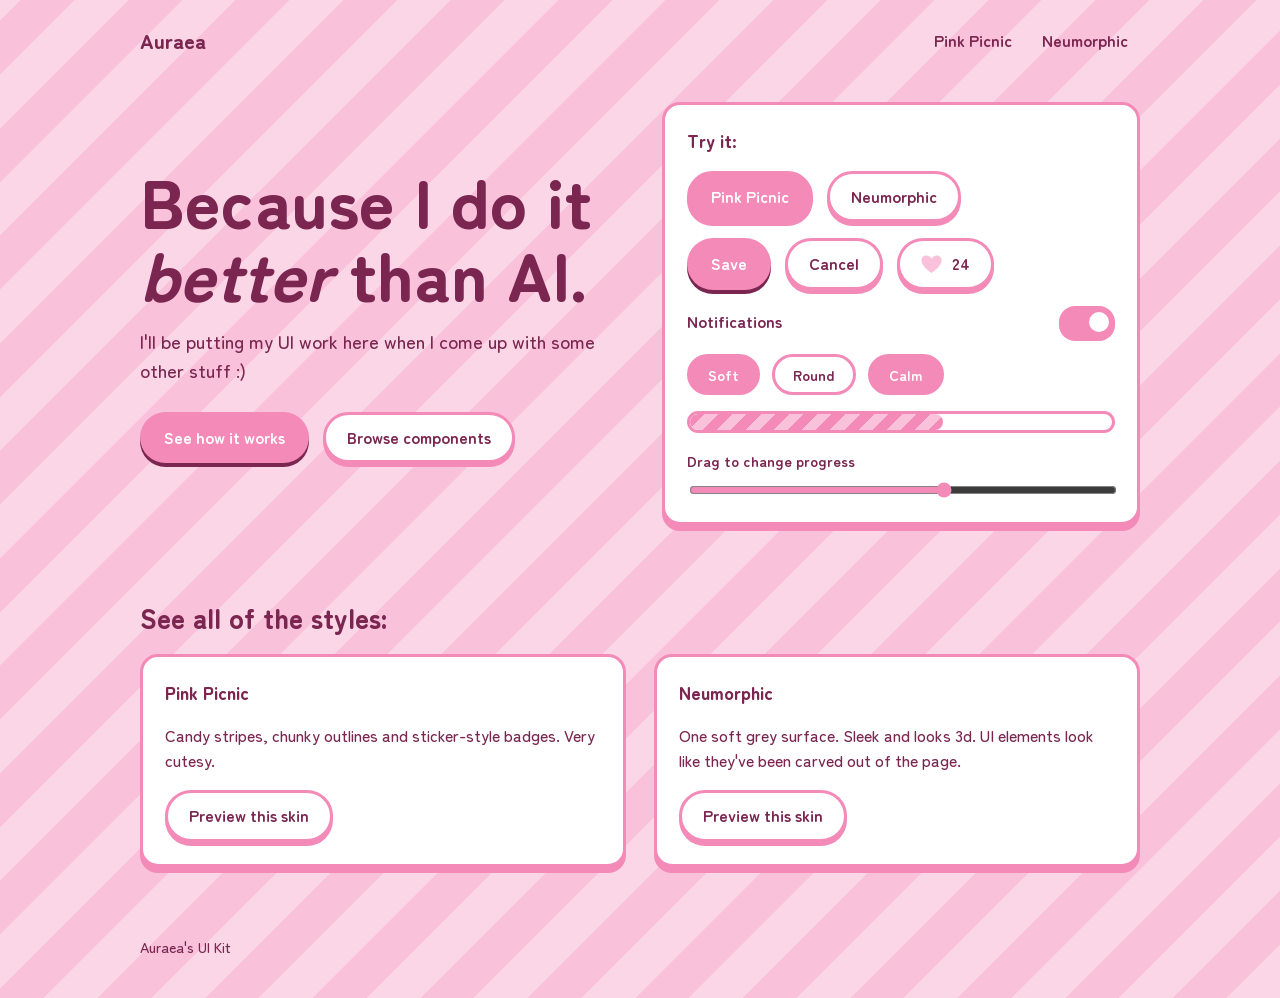
==== index.html @ 9da2836d "initial commit" ====
<!DOCTYPE html>
<html lang="en" data-skin="pico">
<head>
<meta charset="utf-8">
<meta name="viewport" content="width=device-width, initial-scale=1, viewport-fit=cover">
<title>UI Kits</title>
<link href="https://fonts.googleapis.com/css2?family=Zen+Maru+Gothic:wght@500;700;900&display=swap" rel="stylesheet">
<style>
:root{--heart:url("data:image/svg+xml,%3Csvg xmlns='http://www.w3.org/2000/svg' viewBox='0 0 44 40'%3E%3Cpath d='M22 38C6 26 1 18 1 11 1 5 6 1 11 1c5 0 9 3 11 7 2-4 6-7 11-7 5 0 10 4 10 10 0 7-5 15-21 27z'/%3E%3C/svg%3E");
 box-sizing:border-box;padding-top:env(safe-area-inset-top,0px);padding-bottom:env(safe-area-inset-bottom,0px)}
html[data-skin=neu]{--n:#e4e8ef;--sd:#b9bec9;--sl:#fff;--ink:#4b5568;--ac:#7c8cff;--dp:#5163e6;--bg:var(--n)}
html[data-skin=pico]{--pink:#f38ab8;--lt:#f9c2da;--pbg:#fbd6e6;--cream:#fdeedd;--ink:#7a2650;--card:#fff;--dp:var(--ink);
 --bg:repeating-linear-gradient(-45deg,var(--pbg) 0 38px,var(--lt) 38px 76px) var(--pbg)}
@media (prefers-color-scheme:dark){
 html[data-skin=neu]:not([data-theme=light]){--n:#2a2f3a;--sd:#1c2029;--sl:#383f4d;--ink:#cdd4e6;--ac:#8f9cff;--dp:#6f7ff0}
 html[data-skin=pico]:not([data-theme=light]){--pink:#d0629a;--lt:#8e3d68;--pbg:#4a1c39;--cream:#f6e2d0;--ink:#ffd3e6;--card:#2b1022}}
html[data-theme=dark][data-skin=neu]{--n:#2a2f3a;--sd:#1c2029;--sl:#383f4d;--ink:#cdd4e6;--ac:#8f9cff;--dp:#6f7ff0}
html[data-theme=dark][data-skin=pico]{--pink:#d0629a;--lt:#8e3d68;--pbg:#4a1c39;--cream:#f6e2d0;--ink:#ffd3e6;--card:#2b1022}

*{box-sizing:border-box}
html{scroll-padding-top:env(safe-area-inset-top,0px);scroll-behavior:smooth}
body{margin:0;min-height:100vh;background:var(--bg);color:var(--ink);font:500 1rem/1.6 "Zen Maru Gothic","Hiragino Maru Gothic ProN",system-ui,sans-serif}
:focus-visible{outline:3px solid var(--dp);outline-offset:4px}
@media (prefers-reduced-motion:reduce){html{scroll-behavior:auto}*{transition:none!important;animation:none!important}}
.wrap{max-width:1040px;margin:0 auto;padding:0 20px 40px}
.top{display:flex;flex-wrap:wrap;justify-content:space-between;align-items:center;gap:8px 20px;padding:22px 0}
.brand{display:flex;align-items:center;gap:10px;font-weight:900;font-size:1.3rem;color:inherit;text-decoration:none}
.brand .ic{color:var(--pink,var(--ac))}
.top nav{display:flex;gap:6px}
.top nav a{color:inherit;font-weight:700;text-decoration:none;padding:6px 12px;border-radius:99px}
.top nav a:hover{text-decoration:underline;text-underline-offset:5px}
h1{margin:0 0 18px;font-weight:900;font-size:clamp(2.4rem,6.5vw,4.3rem);line-height:1.06;max-width:13ch}
h2{margin:0 0 20px;font-weight:900;font-size:1.7rem;line-height:1.2}
h3{margin:0;font-weight:900;font-size:1.1rem}
p{margin:0}
.lede{font-size:1.15rem;max-width:32em;margin-bottom:26px}
.hero{display:grid;grid-template-columns:repeat(auto-fit,minmax(min(340px,100%),1fr));gap:44px;align-items:center;padding:20px 0 56px}
section.blk{padding:20px 0 44px}
.cols{display:grid;grid-template-columns:repeat(auto-fit,minmax(min(300px,100%),1fr));gap:28px;align-items:start}
.row{display:flex;flex-wrap:wrap;gap:14px;align-items:center}
.panel{padding:22px;display:grid;gap:16px;align-content:start}
.sub{margin:-8px 0 20px;max-width:36em}

.ic{display:inline-block;width:1.3em;aspect-ratio:44/40;background:currentColor;-webkit-mask:var(--heart) center/contain no-repeat;mask:var(--heart) center/contain no-repeat}
.btn{font:inherit;font-weight:700;color:inherit;border:0;padding:13px 24px;cursor:pointer;text-decoration:none;display:inline-block;text-align:center;transition:box-shadow .15s,transform .1s,color .15s}
.like{display:inline-flex;align-items:center;gap:10px}
.like .ic{transition:transform .2s cubic-bezier(.3,1.6,.5,1)}
.like[aria-pressed=true] .ic{transform:scale(1.2)}
.sw{display:flex;justify-content:space-between;align-items:center;gap:12px;font-weight:700;cursor:pointer}
.sw input{appearance:none;-webkit-appearance:none;margin:0;width:56px;height:30px;border-radius:99px;position:relative;cursor:pointer}
.sw input::after{content:"";position:absolute;border-radius:50%;transition:transform .2s cubic-bezier(.3,1.4,.5,1),background .2s}
.chips{display:flex;flex-wrap:wrap;gap:12px}
.chip{position:relative}
.chip input{position:absolute;opacity:0;inset:0;margin:0;cursor:pointer}
.chip span,.pill{display:block;padding:6px 18px;border-radius:99px;font-weight:700;font-size:.9rem}
.chip input:focus-visible+span{outline:3px solid var(--dp);outline-offset:4px}
.pills{display:flex;flex-wrap:wrap;gap:14px;list-style:none;margin:0;padding:6px}
.bar{height:22px;border-radius:99px;overflow:hidden}
.bar i{display:block;height:100%;width:var(--v,60%);border-radius:99px;transition:width .25s}
.field{display:grid;gap:8px;font-weight:700;font-size:.9rem}
input[type=range]{width:100%;accent-color:var(--pink,var(--dp))}
pre{margin:0;padding:14px 16px;overflow-x:auto;font:500 .85rem/1.6 ui-monospace,SFMono-Regular,Menlo,monospace;border-radius:14px}
footer{padding-top:24px;font-size:.9rem}

html[data-skin=neu] .panel{background:var(--n);border-radius:24px;box-shadow:6px 6px 14px var(--sd),-6px -6px 14px var(--sl)}
html[data-skin=neu] .btn{background:var(--n);border-radius:16px;box-shadow:6px 6px 14px var(--sd),-6px -6px 14px var(--sl)}
html[data-skin=neu] .btn:active,html[data-skin=neu] .btn[aria-checked=true],html[data-skin=neu] .btn[aria-pressed=true]{box-shadow:inset 5px 5px 10px var(--sd),inset -5px -5px 10px var(--sl)}
html[data-skin=neu] .btn[aria-checked=true],html[data-skin=neu] .btn[aria-pressed=true]{color:var(--dp)}
html[data-skin=neu] .btn.main{background:var(--dp);color:#fff}
html[data-skin=neu] .like .ic{opacity:.4}
html[data-skin=neu] .like[aria-pressed=true] .ic{opacity:1}
html[data-skin=neu] .sw input{background:var(--n);box-shadow:inset 3px 3px 6px var(--sd),inset -3px -3px 6px var(--sl)}
html[data-skin=neu] .sw input::after{top:4px;left:4px;width:22px;height:22px;background:var(--n);box-shadow:2px 2px 4px var(--sd),-2px -2px 4px var(--sl)}
html[data-skin=neu] .sw input:checked::after{transform:translateX(26px);background:var(--ac)}
html[data-skin=neu] .chip span,html[data-skin=neu] .pill{background:var(--n);box-shadow:3px 3px 7px var(--sd),-3px -3px 7px var(--sl)}
html[data-skin=neu] .chip input:checked+span{box-shadow:inset 3px 3px 6px var(--sd),inset -3px -3px 6px var(--sl);color:var(--dp)}
html[data-skin=neu] .bar{height:18px;padding:3px;background:var(--n);box-shadow:inset 4px 4px 8px var(--sd),inset -4px -4px 8px var(--sl)}
html[data-skin=neu] .bar i{background:var(--ac)}
html[data-skin=neu] pre{box-shadow:inset 3px 3px 6px var(--sd),inset -3px -3px 6px var(--sl)}

html[data-skin=pico] .panel{background:var(--card);border:3px solid var(--pink);border-radius:18px;box-shadow:0 6px 0 var(--pink)}
html[data-skin=pico] .btn{background:var(--pink);color:#fff;border-radius:999px;box-shadow:0 4px 0 var(--ink)}
html[data-skin=pico] .btn.alt{background:var(--card);color:var(--ink);border:3px solid var(--pink);box-shadow:0 4px 0 var(--pink);padding:10px 21px}
html[data-skin=pico] .btn.alt[aria-checked=true]{background:var(--pink);color:#fff}
html[data-skin=pico] .btn:active{transform:translateY(3px);box-shadow:0 1px 0 var(--ink)}
html[data-skin=pico] .btn.alt:active{box-shadow:0 1px 0 var(--pink)}
html[data-skin=pico] .like .ic{color:var(--lt)}
html[data-skin=pico] .like[aria-pressed=true] .ic{color:var(--pink)}
html[data-skin=pico] .sw input{height:32px;border:3px solid var(--pink);background:var(--card);box-shadow:0 3px 0 var(--pink)}
html[data-skin=pico] .sw input::after{top:3px;left:3px;width:20px;height:20px;background:var(--pink)}
html[data-skin=pico] .sw input:checked{background:var(--pink)}
html[data-skin=pico] .sw input:checked::after{transform:translateX(24px);background:#fff}
html[data-skin=pico] .chip span,html[data-skin=pico] .pill{border:3px solid var(--pink);background:var(--card)}
html[data-skin=pico] .chip input:checked+span{background:var(--pink);color:#fff}
html[data-skin=pico] .bar{border:3px solid var(--pink);background:var(--card)}
html[data-skin=pico] .bar i{background:repeating-linear-gradient(-45deg,var(--pink) 0 10px,var(--lt) 10px 20px)}
html[data-skin=pico] pre{background:var(--pbg);border:3px dashed var(--pink)}
</style>
</head>
<body>
<div class="wrap">
  <header class="top">
    <a class="brand" href="#">Auraea</a>
    <nav aria-label="Main"><a href="pink-picnic/">Pink Picnic</a><a href="neumorphic/">Neumorphic</a></nav>
  </header>

  <div class="hero">
    <div>
      <h1>Because I do it <em>better</em> than AI.</h1>
      <p class="lede">I'll be putting my UI work here when I come up with some other stuff :)</p>
      <div class="row">
        <a class="btn main" href="#use">See how it works</a>
        <a class="btn alt" href="#inside">Browse components</a>
      </div>
    </div>

    <div class="panel" aria-labelledby="try">
      <h3 id="try">Try it:</h3>
      <div class="row" id="pick" role="radiogroup" aria-label="Skin">
        <button class="btn alt" role="radio" aria-checked="true" data-skin="pico">Pink Picnic</button>
        <button class="btn alt" role="radio" aria-checked="false" data-skin="neu">Neumorphic</button>
      </div>
      <div class="row">
        <button class="btn main">Save</button>
        <button class="btn alt">Cancel</button>
        <button class="btn alt like" aria-pressed="false"><i class="ic"></i><span id="n">24</span></button>
      </div>
      <label class="sw">Notifications <input type="checkbox" checked></label>
      <div class="chips">
        <label class="chip"><input type="checkbox" checked><span>Soft</span></label>
        <label class="chip"><input type="checkbox"><span>Round</span></label>
        <label class="chip"><input type="checkbox" checked><span>Calm</span></label>
      </div>
      <div class="bar" id="bar" role="progressbar" aria-label="Progress" aria-valuemin="0" aria-valuemax="100" aria-valuenow="60"><i></i></div>
      <label class="field">Drag to change progress <input type="range" id="prog" min="0" max="100" value="60"></label>
    </div>
  </div>

  <section class="blk" id="skins">
    <h2>See all of the styles:</h2>
    <div class="cols">
      <div class="panel">
        <h3>Pink Picnic</h3>
        <p>Candy stripes, chunky outlines and sticker-style badges. Very cutesy.</p>
        <div class="row"><button class="btn alt" data-skin="pico">Preview this skin</button></div>
      </div>
      <div class="panel">
        <h3>Neumorphic</h3>
        <p>One soft grey surface. Sleek and looks 3d. UI elements look like they've been carved out of the page.</p>
        <div class="row"><button class="btn alt" data-skin="neu">Preview this skin</button></div>
      </div>
    </div>
  </section>

  <footer>Auraea's UI Kit</footer>
</div>

<script>
const $=s=>document.querySelector(s),$$=s=>[...document.querySelectorAll(s)];
function skin(k){document.documentElement.dataset.skin=k;$$('#pick [role=radio]').forEach(b=>b.setAttribute('aria-checked',b.dataset.skin===k))}
$$('button[data-skin]').forEach(b=>b.onclick=()=>skin(b.dataset.skin));
$('.like').onclick=e=>{const b=e.currentTarget,on=b.getAttribute('aria-pressed')!=='true';b.setAttribute('aria-pressed',on);$('#n').textContent=+$('#n').textContent+(on?1:-1)};
$('#prog').oninput=e=>{$('#bar').style.setProperty('--v',e.target.value+'%');$('#bar').setAttribute('aria-valuenow',e.target.value)};
$('#bar').style.setProperty('--v','60%');
</script>
</body>
</html>
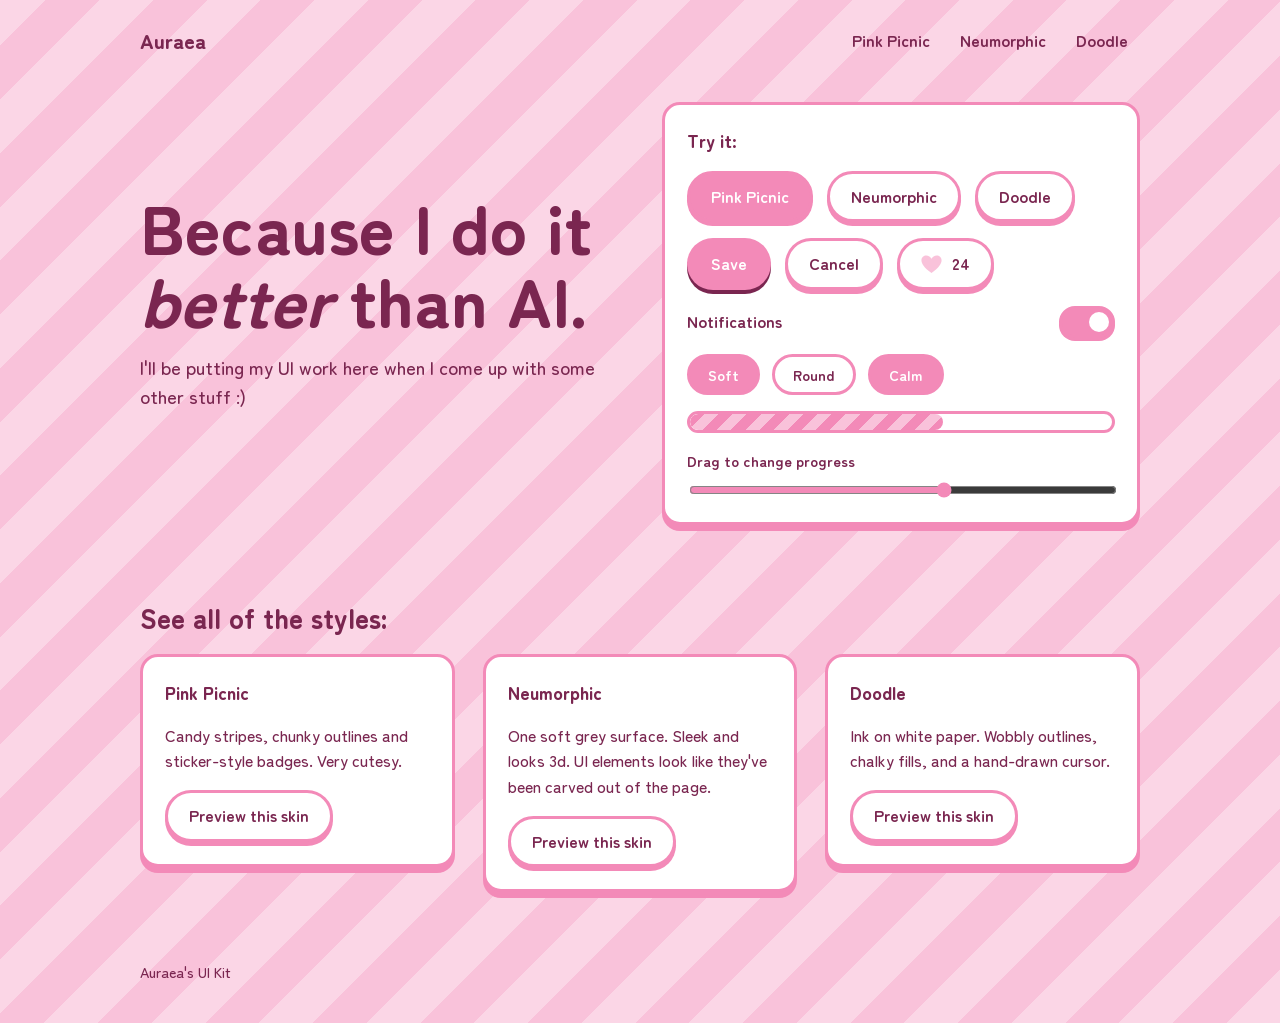
==== commit 9efcb9a8: "doodle ui" ====
--- a/index.html
+++ b/index.html
@@ -4,7 +4,7 @@
 <meta charset="utf-8">
 <meta name="viewport" content="width=device-width, initial-scale=1, viewport-fit=cover">
 <title>UI Kits</title>
-<link href="https://fonts.googleapis.com/css2?family=Zen+Maru+Gothic:wght@500;700;900&display=swap" rel="stylesheet">
+<link href="https://fonts.googleapis.com/css2?family=Zen+Maru+Gothic:wght@500;700;900&family=Sniglet:wght@800&family=Patrick+Hand&display=swap" rel="stylesheet">
 <style>
 :root{--heart:url("data:image/svg+xml,%3Csvg xmlns='http://www.w3.org/2000/svg' viewBox='0 0 44 40'%3E%3Cpath d='M22 38C6 26 1 18 1 11 1 5 6 1 11 1c5 0 9 3 11 7 2-4 6-7 11-7 5 0 10 4 10 10 0 7-5 15-21 27z'/%3E%3C/svg%3E");
  box-sizing:border-box;padding-top:env(safe-area-inset-top,0px);padding-bottom:env(safe-area-inset-bottom,0px)}
@@ -95,13 +95,42 @@
 html[data-skin=pico] .bar{border:3px solid var(--pink);background:var(--card)}
 html[data-skin=pico] .bar i{background:repeating-linear-gradient(-45deg,var(--pink) 0 10px,var(--lt) 10px 20px)}
 html[data-skin=pico] pre{background:var(--pbg);border:3px dashed var(--pink)}
+
+html[data-skin=doodle]{--ink:#835b54;--dp:#6a4640;--paper:#fffdfa;--chalk:#f7f1ec;--wash:#f4eae6;--ac:#835b54;--bg:var(--paper);--wob:26px 20px 28px 22px/22px 28px 20px 26px;
+ --cursor:url("data:image/svg+xml,%3Csvg xmlns='http://www.w3.org/2000/svg' width='32' height='32' viewBox='0 0 32 32'%3E%3Cpath d='M5 3v21l6-5.5 4.5 9.5 4.5-2-4.5-9.5 8-.5z' fill='white' stroke='%23835b54' stroke-width='2.4' stroke-linejoin='round'/%3E%3C/svg%3E") 5 3,pointer}
+@media (prefers-color-scheme:dark){html[data-skin=doodle]:not([data-theme=light]){--ink:#d3ada4;--dp:#f0d2c9;--paper:#241c1b;--chalk:#241c1b;--wash:#33282a}}
+html[data-theme=dark][data-skin=doodle]{--ink:#d3ada4;--dp:#f0d2c9;--paper:#241c1b;--chalk:#241c1b;--wash:#33282a}
+html[data-skin=doodle] body{font:400 1.15rem/1.5 "Patrick Hand","Comic Sans MS",system-ui,sans-serif}
+html[data-skin=doodle] :is(h1,h2,h3,.brand){font-family:Sniglet,"Zen Maru Gothic",system-ui,sans-serif;font-weight:800}
+html[data-skin=doodle] :is(.btn,.sw,.field,.chip span,.pill,.top nav a){font-weight:400}
+html[data-skin=doodle] :is(a,button,label,input[type=range]){cursor:var(--cursor)}
+html[data-skin=doodle] :is(.panel,.btn,.chip span,.pill,.bar){position:relative;isolation:isolate}
+html[data-skin=doodle] :is(.panel,.btn,.chip span,.pill,.bar)::before{content:"";position:absolute;inset:0;z-index:-1;border-radius:var(--wob);background:var(--fill,var(--paper));box-shadow:inset 0 0 0 3px var(--ink);filter:url(#rough);pointer-events:none;transition:transform .1s}
+html[data-skin=doodle] .btn{--fill:var(--ink);color:var(--chalk);background:none;font-size:1.15rem;letter-spacing:.09em;text-transform:uppercase}
+html[data-skin=doodle] .btn.alt{--fill:var(--paper);color:var(--ink);letter-spacing:.02em;text-transform:none;padding:13px 24px}
+html[data-skin=doodle] .btn.alt[aria-checked=true]{--fill:var(--ink);color:var(--chalk)}
+html[data-skin=doodle] .btn:hover::before{transform:rotate(-.8deg) scale(1.02)}
+html[data-skin=doodle] .btn:active{transform:translateY(2px)}
+html[data-skin=doodle] .btn:active::before{transform:scale(.98)}
+html[data-skin=doodle] .like .ic{opacity:.35}
+html[data-skin=doodle] .like[aria-pressed=true] .ic{opacity:1}
+html[data-skin=doodle] .sw input{width:60px;height:32px;border:3px solid var(--ink);border-radius:var(--wob);background:var(--paper)}
+html[data-skin=doodle] .sw input::after{top:3px;left:3px;width:20px;height:20px;background:var(--ink)}
+html[data-skin=doodle] .sw input:checked{background:var(--ink)}
+html[data-skin=doodle] .sw input:checked::after{transform:translateX(28px);background:var(--chalk)}
+html[data-skin=doodle] .chip span,html[data-skin=doodle] .pill{padding:5px 18px}
+html[data-skin=doodle] .chip input:checked+span{--fill:var(--ink);color:var(--chalk)}
+html[data-skin=doodle] .bar{height:26px;padding:5px;overflow:visible}
+html[data-skin=doodle] .bar i{background:var(--ink);border-radius:var(--wob);filter:url(#rough)}
+html[data-skin=doodle] pre{background:var(--wash);border:3px solid var(--ink);border-radius:var(--wob)}
 </style>
 </head>
 <body>
+<svg width="0" height="0" aria-hidden="true" style="position:absolute"><filter id="rough" x="-8%" y="-30%" width="116%" height="160%"><feTurbulence type="fractalNoise" baseFrequency=".03" numOctaves="2" seed="7" result="a"/><feDisplacementMap in="SourceGraphic" in2="a" scale="6" xChannelSelector="R" yChannelSelector="G" result="b"/><feTurbulence type="fractalNoise" baseFrequency=".7" numOctaves="2" seed="3" result="c"/><feDisplacementMap in="b" in2="c" scale="2.5" xChannelSelector="R" yChannelSelector="G"/></filter></svg>
 <div class="wrap">
   <header class="top">
     <a class="brand" href="#">Auraea</a>
-    <nav aria-label="Main"><a href="pink-picnic/">Pink Picnic</a><a href="neumorphic/">Neumorphic</a></nav>
+    <nav aria-label="Main"><a href="pink-picnic/">Pink Picnic</a><a href="neumorphic/">Neumorphic</a><a href="doodle/">Doodle</a></nav>
   </header>
 
   <div class="hero">
@@ -109,8 +138,6 @@
       <h1>Because I do it <em>better</em> than AI.</h1>
       <p class="lede">I'll be putting my UI work here when I come up with some other stuff :)</p>
       <div class="row">
-        <a class="btn main" href="#use">See how it works</a>
-        <a class="btn alt" href="#inside">Browse components</a>
       </div>
     </div>
 
@@ -119,6 +146,7 @@
       <div class="row" id="pick" role="radiogroup" aria-label="Skin">
         <button class="btn alt" role="radio" aria-checked="true" data-skin="pico">Pink Picnic</button>
         <button class="btn alt" role="radio" aria-checked="false" data-skin="neu">Neumorphic</button>
+        <button class="btn alt" role="radio" aria-checked="false" data-skin="doodle">Doodle</button>
       </div>
       <div class="row">
         <button class="btn main">Save</button>
@@ -148,6 +176,11 @@
         <h3>Neumorphic</h3>
         <p>One soft grey surface. Sleek and looks 3d. UI elements look like they've been carved out of the page.</p>
         <div class="row"><button class="btn alt" data-skin="neu">Preview this skin</button></div>
+      </div>
+      <div class="panel">
+        <h3>Doodle</h3>
+        <p>Ink on white paper. Wobbly outlines, chalky fills, and a hand-drawn cursor.</p>
+        <div class="row"><button class="btn alt" data-skin="doodle">Preview this skin</button></div>
       </div>
     </div>
   </section>
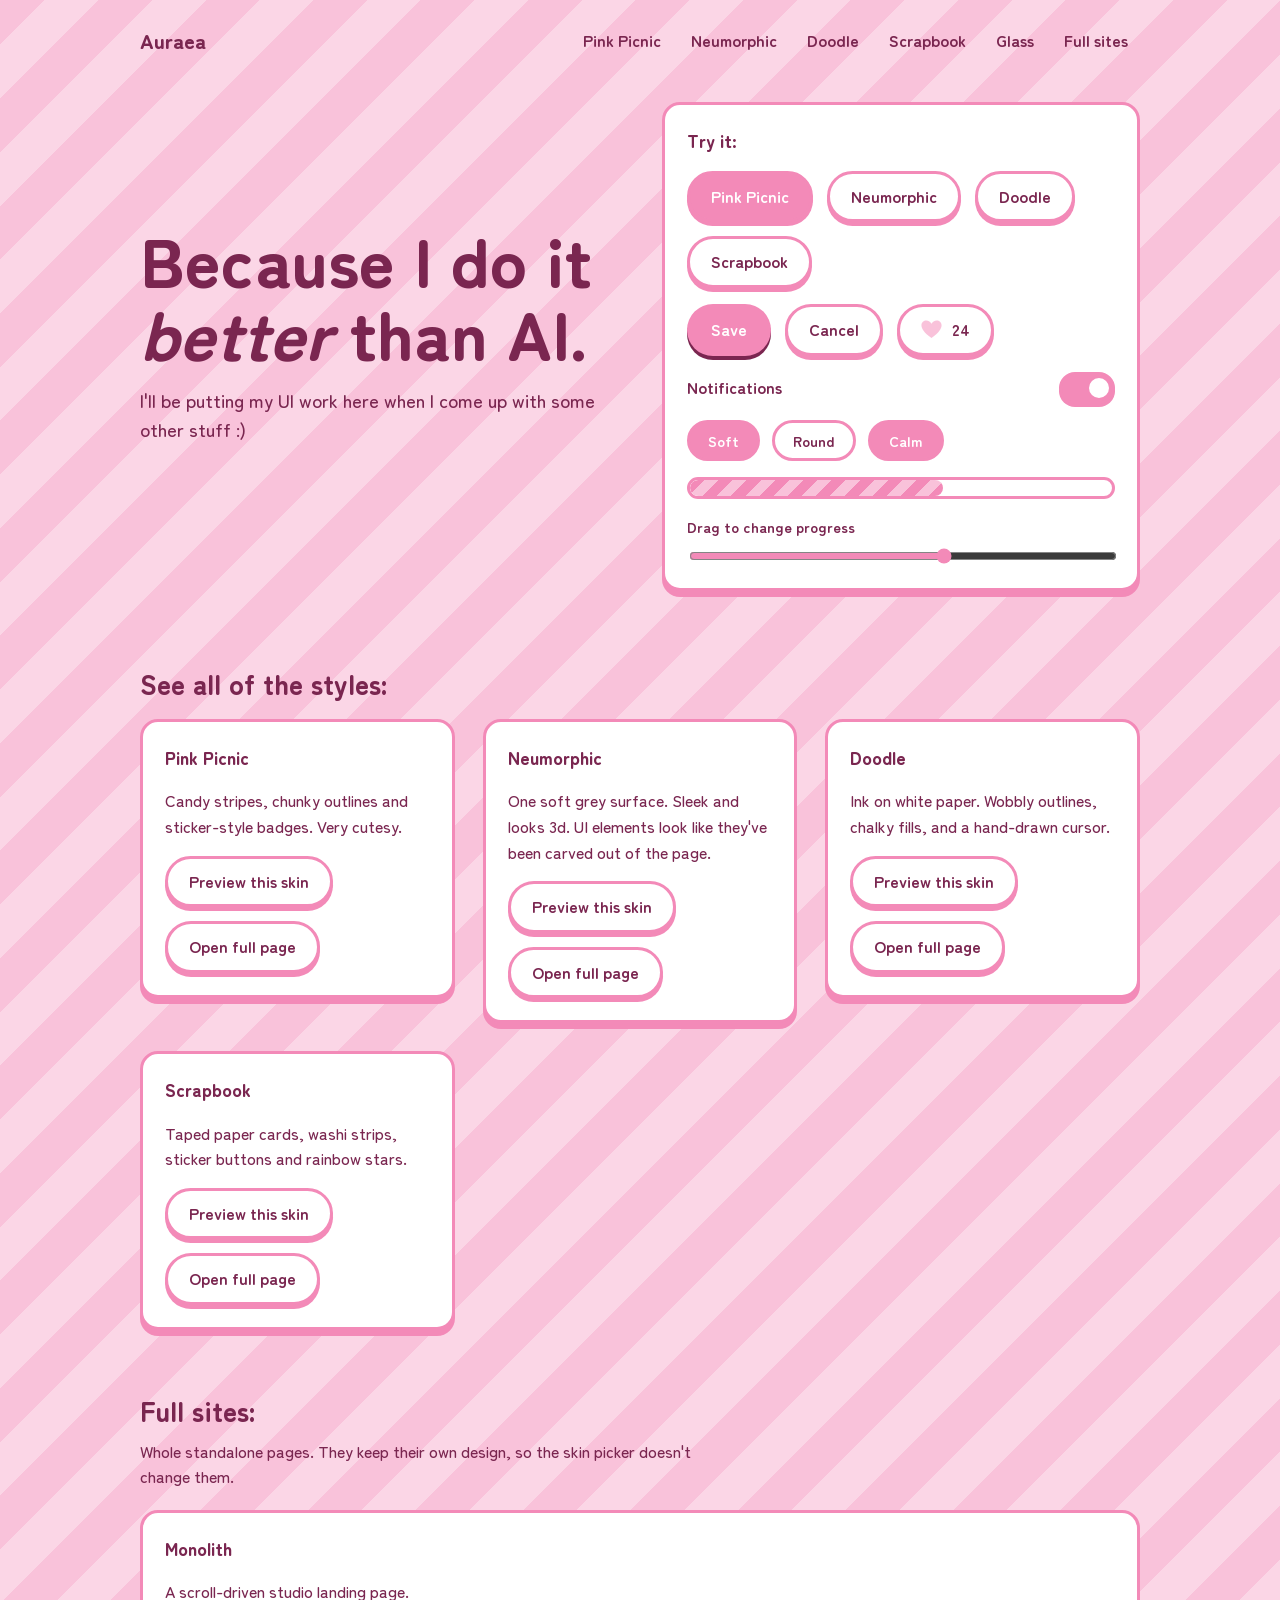
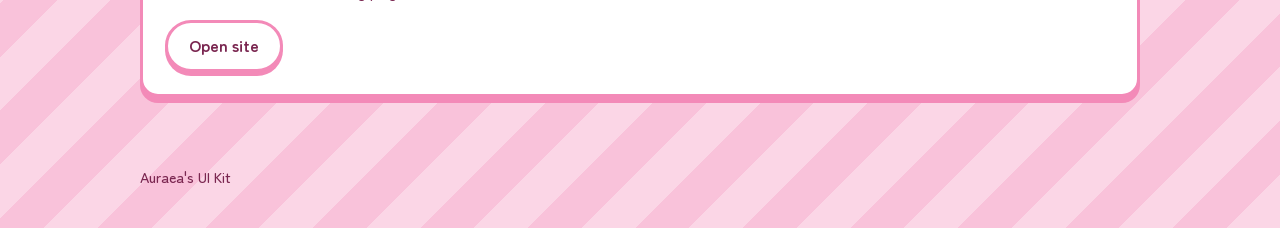
==== commit 1b754c8d: "theme + full sites" ====
--- a/index.html
+++ b/index.html
@@ -4,7 +4,7 @@
 <meta charset="utf-8">
 <meta name="viewport" content="width=device-width, initial-scale=1, viewport-fit=cover">
 <title>UI Kits</title>
-<link href="https://fonts.googleapis.com/css2?family=Zen+Maru+Gothic:wght@500;700;900&family=Sniglet:wght@800&family=Patrick+Hand&display=swap" rel="stylesheet">
+<link href="https://fonts.googleapis.com/css2?family=Zen+Maru+Gothic:wght@500;700;900&family=Sniglet:wght@800&family=Patrick+Hand&family=Shrikhand&family=Caveat:wght@600;700&family=Nunito:wght@600;800;900&display=swap" rel="stylesheet">
 <style>
 :root{--heart:url("data:image/svg+xml,%3Csvg xmlns='http://www.w3.org/2000/svg' viewBox='0 0 44 40'%3E%3Cpath d='M22 38C6 26 1 18 1 11 1 5 6 1 11 1c5 0 9 3 11 7 2-4 6-7 11-7 5 0 10 4 10 10 0 7-5 15-21 27z'/%3E%3C/svg%3E");
  box-sizing:border-box;padding-top:env(safe-area-inset-top,0px);padding-bottom:env(safe-area-inset-bottom,0px)}
@@ -123,6 +123,67 @@
 html[data-skin=doodle] .bar{height:26px;padding:5px;overflow:visible}
 html[data-skin=doodle] .bar i{background:var(--ink);border-radius:var(--wob);filter:url(#rough)}
 html[data-skin=doodle] pre{background:var(--wash);border:3px solid var(--ink);border-radius:var(--wob)}
+
+html[data-skin=scrapbook]{--desk:#f3e0c2;--paper:#fffdf6;--paper-2:#fff6e3;--ink:#4a3b32;--ink-soft:#857065;--red:#ff5d6c;--red-deep:#c92f45;--yellow:#ffcf40;--yellow-soft:#ffec9e;--blue:#43b0ff;--blue-soft:#cdeaff;--mint:#2fc795;--mint-soft:#c7f0dd;--pink:#ff8fbf;--pink-soft:#ffd2e5;--tape:repeating-linear-gradient(-45deg,var(--pink) 0 9px,#ffb9d8 9px 18px);--dp:var(--red-deep);--bg:var(--desk)}
+@media (prefers-color-scheme:dark){
+ html[data-skin=scrapbook]:not([data-theme=light]){--desk:#2b241e;--paper:#352b23;--paper-2:#3e3227;--ink:#ffe9cf;--ink-soft:#c9ae97}
+}
+html[data-theme=dark][data-skin=scrapbook]{--desk:#2b241e;--paper:#352b23;--paper-2:#3e3227;--ink:#ffe9cf;--ink-soft:#c9ae97}
+html[data-skin=scrapbook] body{font-family:Nunito,"Hiragino Maru Gothic ProN",system-ui,sans-serif;font-weight:600;background-color:var(--desk);background-image:radial-gradient(rgba(74,59,50,.16) 1.6px,transparent 1.7px),radial-gradient(rgba(255,255,255,.5) 1.2px,transparent 1.3px),linear-gradient(180deg,rgba(255,255,255,.25),rgba(0,0,0,.06));background-size:26px 26px,26px 26px,100% 100%;background-position:0 0,13px 13px,0 0}
+html[data-skin=scrapbook] :is(h1,h2,h3,.brand){font-family:Shrikhand,Nunito,system-ui,sans-serif;font-weight:400;letter-spacing:.01em}
+html[data-skin=scrapbook] h2::before{content:"★";color:var(--red);margin-right:.4em;font-size:.85em;vertical-align:.1em}
+html[data-skin=scrapbook] .lede{font-family:Caveat,cursive;font-size:1.5rem;line-height:1.35}
+html[data-skin=scrapbook] .panel{position:relative;background:var(--paper);border:2.5px solid var(--ink);border-radius:16px 18px 16px 20px;box-shadow:6px 6px 0 var(--ink);margin-top:12px}
+html[data-skin=scrapbook] .panel::before{content:"";position:absolute;top:-15px;left:50%;width:118px;height:30px;transform:translateX(-50%) rotate(-3deg);background:var(--tape);opacity:.92;border-left:2px dashed rgba(255,255,255,.7);border-right:2px dashed rgba(255,255,255,.7);box-shadow:0 2px 4px rgba(74,59,50,.25);pointer-events:none;border-radius:2px}
+html[data-skin=scrapbook] .cols>.panel:nth-child(3n)::before{--tape:repeating-linear-gradient(-45deg,var(--mint) 0 9px,#9fe8cc 9px 18px);transform:translateX(-50%) rotate(4deg)}
+html[data-skin=scrapbook] .cols>.panel:nth-child(3n+1)::before{--tape:repeating-linear-gradient(-45deg,var(--yellow) 0 9px,#ffe58a 9px 18px);transform:translateX(-50%) rotate(-5deg)}
+html[data-skin=scrapbook] .cols>.panel:nth-child(4n)::before{--tape:repeating-linear-gradient(-45deg,var(--blue) 0 9px,#a9d9ff 9px 18px);transform:translateX(-50%) rotate(2deg)}
+html[data-skin=scrapbook] .cols>.panel:nth-child(odd){transform:rotate(-.5deg)}
+html[data-skin=scrapbook] .cols>.panel:nth-child(even){transform:rotate(.6deg)}
+html[data-skin=scrapbook] .btn{background:var(--yellow);color:#4a3b32;border:2.5px solid var(--ink);border-radius:13px;box-shadow:3px 3px 0 var(--ink);transform:rotate(-.8deg)}
+html[data-skin=scrapbook] .btn.alt{background:var(--paper);color:var(--ink);border:2.5px solid var(--ink);box-shadow:3px 3px 0 var(--ink);transform:rotate(.7deg);padding:13px 24px}
+html[data-skin=scrapbook] .btn.main{background:var(--yellow)}
+html[data-skin=scrapbook] .btn:hover{transform:rotate(0deg) translateY(-1px);box-shadow:4px 5px 0 var(--ink)}
+html[data-skin=scrapbook] .btn:active{transform:translateY(3px) rotate(0deg);box-shadow:0 0 0 var(--ink)}
+html[data-skin=scrapbook] .btn.alt[aria-checked=true]{background:var(--ink);color:var(--paper)}
+html[data-skin=scrapbook] .like{background:#fff}
+html[data-skin=scrapbook] .like .ic{color:#d8c9bd;opacity:1}
+html[data-skin=scrapbook] .like[aria-pressed=true]{background:var(--pink-soft)}
+html[data-skin=scrapbook] .like[aria-pressed=true] .ic{color:var(--red-deep);transform:scale(1.2) rotate(-8deg)}
+html[data-skin=scrapbook] .sw{background:var(--paper-2);border:2px dashed var(--ink);border-radius:12px;padding:10px 12px;transform:rotate(-.4deg)}
+html[data-skin=scrapbook] .sw input{width:60px;height:32px;border-radius:99px;border:2.5px solid var(--ink);background:#fff;box-shadow:2px 2px 0 var(--ink)}
+html[data-skin=scrapbook] .sw input::after{content:"★";display:grid;place-items:center;font-size:.8rem;color:#fff;top:2px;left:2px;width:23px;height:23px;border-radius:50%;background:var(--red);border:2px solid var(--ink);transition:transform .22s cubic-bezier(.3,1.5,.5,1),background .2s}
+html[data-skin=scrapbook] .sw input:checked{background:var(--mint-soft)}
+html[data-skin=scrapbook] .sw input:checked::after{transform:translateX(27px);background:var(--mint)}
+html[data-skin=scrapbook] .chip span{background:#fff;border:2.5px solid var(--ink);box-shadow:2px 2px 0 var(--ink)}
+html[data-skin=scrapbook] .chip:nth-child(4n+1) input:checked+span{background:var(--pink-soft)}
+html[data-skin=scrapbook] .chip:nth-child(4n+2) input:checked+span{background:var(--yellow-soft)}
+html[data-skin=scrapbook] .chip:nth-child(4n+3) input:checked+span{background:var(--mint-soft)}
+html[data-skin=scrapbook] .chip:nth-child(4n+4) input:checked+span{background:var(--blue-soft)}
+html[data-skin=scrapbook] .bar{height:26px;border:2.5px solid var(--ink);background:#fff;padding:3px;box-shadow:3px 3px 0 var(--ink)}
+html[data-skin=scrapbook] .bar i{position:relative;border:2px solid var(--ink);background:repeating-linear-gradient(-55deg,rgba(255,255,255,.55) 0 10px,rgba(255,255,255,0) 10px 20px),linear-gradient(90deg,var(--pink),var(--yellow) 35%,var(--mint) 70%,var(--blue))}
+html[data-skin=scrapbook] .bar i::after{content:"★";position:absolute;right:4px;top:50%;transform:translateY(-52%);font-size:.8rem;color:#fff;text-shadow:1px 1px 0 var(--ink)}
+html[data-skin=scrapbook] input[type=range]{accent-color:var(--red-deep)}
+html[data-skin=scrapbook] pre{background:var(--paper-2);border:2.5px dashed var(--ink);box-shadow:none}
+
+html[data-skin=glass]{--ink:#eaedf3;--dp:#e6a1ab;--ac:#c77b87;--pink:#c77b87;--tint:rgba(7,9,14,.42);--hi:rgba(255,255,255,.16);--shade:rgba(0,0,0,.32);--rim:rgba(255,255,255,.22);--rimd:rgba(0,0,0,.4);--edge:.38;--bg:radial-gradient(120% 70% at 15% 0%,#6b3a52 0,transparent 60%),radial-gradient(90% 60% at 100% 35%,#2d3358 0,transparent 65%),radial-gradient(80% 50% at 40% 100%,#7a3f4a 0,transparent 60%),linear-gradient(115deg,#1b1020,#2a1630 45%,#16131f)}
+html[data-theme=light][data-skin=glass]{--ink:#f0e7dc;--tint:rgba(243,237,225,.14);--hi:rgba(255,255,255,.22);--shade:transparent;--rim:rgba(255,255,255,.35);--rimd:transparent;--edge:.32}
+@media (prefers-color-scheme:light){html[data-skin=glass]:not([data-theme=dark]){--ink:#f0e7dc;--tint:rgba(243,237,225,.14);--hi:rgba(255,255,255,.22);--shade:transparent;--rim:rgba(255,255,255,.35);--rimd:transparent;--edge:.32}}
+html[data-skin=glass] body{font-family:Didot,"Bodoni 72","Playfair Display",Georgia,serif;font-weight:400;letter-spacing:.025em;background:var(--bg) fixed,#16131f}
+html[data-skin=glass] :is(h1,h2,h3,.brand){font-weight:700}
+html[data-skin=glass] :is(.panel,.btn,.chip span,.pill,.bar,pre){border:0;border-radius:6px;background:linear-gradient(to bottom,var(--hi),transparent 10px),linear-gradient(to top,var(--shade),transparent 14px),linear-gradient(to right,rgb(199 123 135/var(--edge)),transparent 52px),var(--tint);box-shadow:inset 0 0 0 1.3px var(--rimd),inset 0 0 0 2.3px var(--rim),0 8px 24px -10px rgba(0,0,0,.6);text-shadow:0 .5px 2.5px rgba(0,0,0,.55)}
+html[data-skin=glass] .btn{font-weight:700}
+html[data-skin=glass] .btn:not(.alt):not(.like){background:linear-gradient(to bottom,var(--hi),transparent 10px),linear-gradient(to right,rgb(199 123 135/.75),rgb(199 123 135/.25) 70%),var(--tint)}
+html[data-skin=glass] .btn:hover{filter:brightness(1.15)}html[data-skin=glass] .btn:active{transform:translateY(1px);filter:brightness(.92)}
+html[data-skin=glass] .btn.alt[aria-checked=true]{background:linear-gradient(to bottom,var(--hi),transparent 10px),linear-gradient(90deg,rgb(199 123 135/.7),rgb(199 123 135/.3)),var(--tint)}
+html[data-skin=glass] .like .ic{opacity:.35}html[data-skin=glass] .like[aria-pressed=true] .ic{opacity:1;color:var(--ac)}
+html[data-skin=glass] .sw input{width:54px;height:28px;border-radius:99px;background:linear-gradient(to bottom,var(--hi),transparent 10px),var(--tint);box-shadow:inset 0 0 0 1.3px var(--rimd),inset 0 0 0 2.3px var(--rim)}
+html[data-skin=glass] .sw input::after{top:4px;left:4px;width:20px;height:20px;background:#8b8c9e;box-shadow:inset 0 1px 0 rgba(255,255,255,.4),0 1px 3px rgba(0,0,0,.6)}
+html[data-skin=glass] .sw input:checked::after{transform:translateX(26px);background:var(--ac)}
+html[data-skin=glass] .chip input:checked+span{background:linear-gradient(to bottom,var(--hi),transparent 10px),linear-gradient(90deg,rgb(199 123 135/.7),rgb(199 123 135/.3)),var(--tint)}
+html[data-skin=glass] .bar{height:22px;padding:4px}
+html[data-skin=glass] .bar i{background:linear-gradient(to bottom,rgba(255,255,255,.35),transparent 50%),linear-gradient(90deg,#8b4a5a,var(--ac));box-shadow:0 0 10px rgb(199 123 135/.5)}
+html[data-skin=glass] pre{background:linear-gradient(to bottom,var(--hi),transparent 10px),var(--tint)}
 </style>
 </head>
 <body>
@@ -130,7 +191,7 @@
 <div class="wrap">
   <header class="top">
     <a class="brand" href="#">Auraea</a>
-    <nav aria-label="Main"><a href="pink-picnic/">Pink Picnic</a><a href="neumorphic/">Neumorphic</a><a href="doodle/">Doodle</a></nav>
+    <nav aria-label="Main"><a href="pink-picnic/">Pink Picnic</a><a href="neumorphic/">Neumorphic</a><a href="doodle/">Doodle</a><a href="scrapbook/">Scrapbook</a><a href="glass/">Glass</a><a href="#sites">Full sites</a></nav>
   </header>
 
   <div class="hero">
@@ -147,6 +208,8 @@
         <button class="btn alt" role="radio" aria-checked="true" data-skin="pico">Pink Picnic</button>
         <button class="btn alt" role="radio" aria-checked="false" data-skin="neu">Neumorphic</button>
         <button class="btn alt" role="radio" aria-checked="false" data-skin="doodle">Doodle</button>
+        <button class="btn alt" role="radio" aria-checked="false" data-skin="scrapbook">Scrapbook</button>
+        <!-- the glass button is removed, but its logic is not. This is intentional -->
       </div>
       <div class="row">
         <button class="btn main">Save</button>
@@ -170,17 +233,33 @@
       <div class="panel">
         <h3>Pink Picnic</h3>
         <p>Candy stripes, chunky outlines and sticker-style badges. Very cutesy.</p>
-        <div class="row"><button class="btn alt" data-skin="pico">Preview this skin</button></div>
+        <div class="row"><button class="btn alt" data-skin="pico">Preview this skin</button><a class="btn alt" href="pink-picnic/" style="text-decoration:none">Open full page</a></div>
       </div>
       <div class="panel">
         <h3>Neumorphic</h3>
         <p>One soft grey surface. Sleek and looks 3d. UI elements look like they've been carved out of the page.</p>
-        <div class="row"><button class="btn alt" data-skin="neu">Preview this skin</button></div>
+        <div class="row"><button class="btn alt" data-skin="neu">Preview this skin</button><a class="btn alt" href="neumorphic/" style="text-decoration:none">Open full page</a></div>
       </div>
       <div class="panel">
         <h3>Doodle</h3>
         <p>Ink on white paper. Wobbly outlines, chalky fills, and a hand-drawn cursor.</p>
-        <div class="row"><button class="btn alt" data-skin="doodle">Preview this skin</button></div>
+        <div class="row"><button class="btn alt" data-skin="doodle">Preview this skin</button><a class="btn alt" href="doodle/" style="text-decoration:none">Open full page</a></div>
+      </div>
+      <div class="panel">
+        <h3>Scrapbook</h3>
+        <p>Taped paper cards, washi strips, sticker buttons and rainbow stars.</p>
+        <div class="row"><button class="btn alt" data-skin="scrapbook">Preview this skin</button><a class="btn alt" href="scrapbook/" style="text-decoration:none">Open full page</a></div>
+      </div>
+  </section>
+
+  <section class="blk" id="sites">
+    <h2>Full sites:</h2>
+    <p class="sub">Whole standalone pages. They keep their own design, so the skin picker doesn't change them.</p>
+    <div class="cols">
+      <div class="panel">
+        <h3>Monolith</h3>
+        <p>A scroll-driven studio landing page.</p>
+        <div class="row"><a class="btn alt" href="full-sites/monolith/">Open site</a></div>
       </div>
     </div>
   </section>
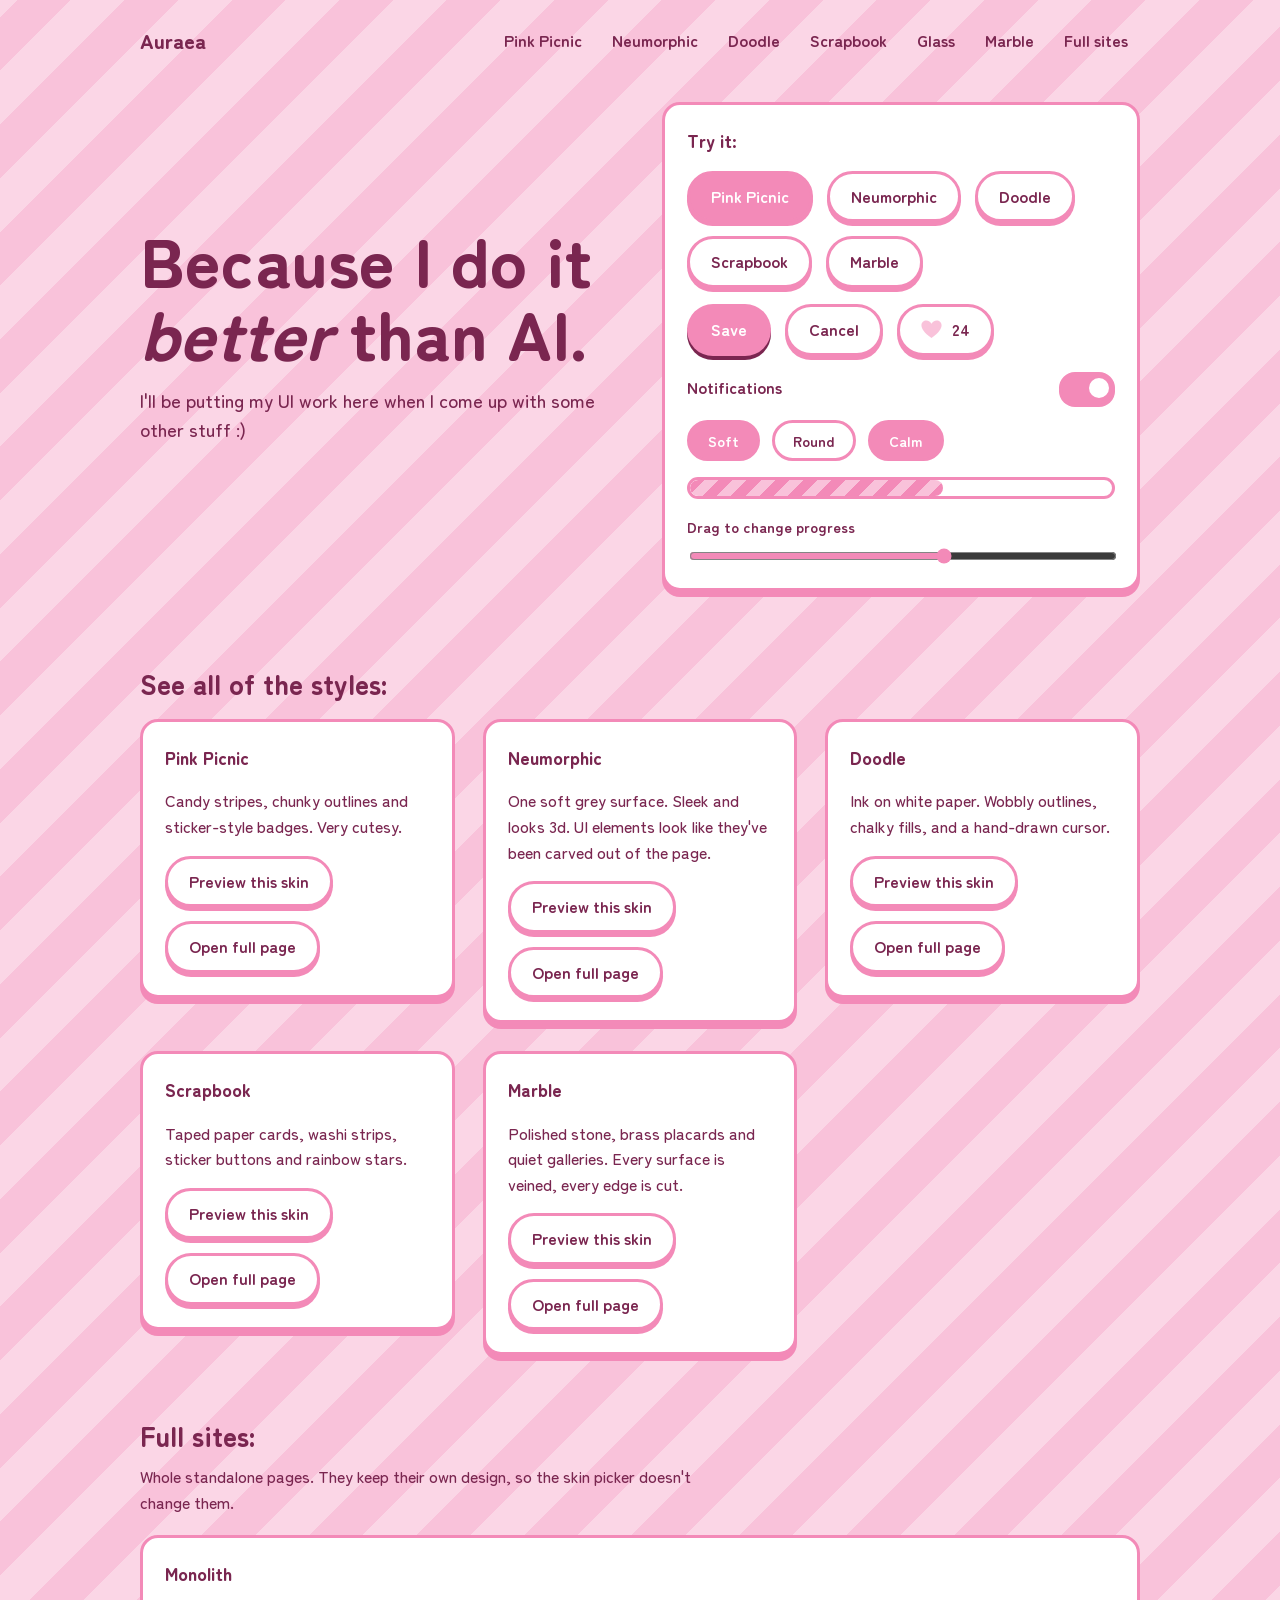
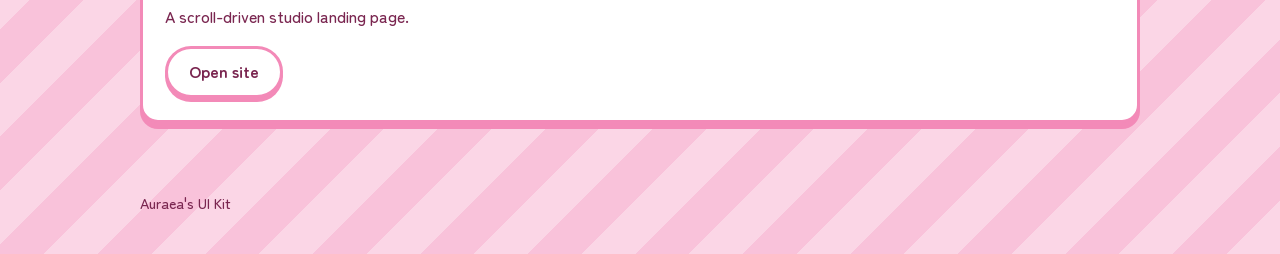
==== commit 0098a8e0: "marble" ====
--- a/index.html
+++ b/index.html
@@ -4,7 +4,7 @@
 <meta charset="utf-8">
 <meta name="viewport" content="width=device-width, initial-scale=1, viewport-fit=cover">
 <title>UI Kits</title>
-<link href="https://fonts.googleapis.com/css2?family=Zen+Maru+Gothic:wght@500;700;900&family=Sniglet:wght@800&family=Patrick+Hand&family=Shrikhand&family=Caveat:wght@600;700&family=Nunito:wght@600;800;900&display=swap" rel="stylesheet">
+<link href="https://fonts.googleapis.com/css2?family=Zen+Maru+Gothic:wght@500;700;900&family=Sniglet:wght@800&family=Patrick+Hand&family=Shrikhand&family=Caveat:wght@600;700&family=Nunito:wght@600;800;900&family=Cormorant+Garamond:ital,wght@0,400;0,500;0,700;1,500&display=swap" rel="stylesheet">
 <style>
 :root{--heart:url("data:image/svg+xml,%3Csvg xmlns='http://www.w3.org/2000/svg' viewBox='0 0 44 40'%3E%3Cpath d='M22 38C6 26 1 18 1 11 1 5 6 1 11 1c5 0 9 3 11 7 2-4 6-7 11-7 5 0 10 4 10 10 0 7-5 15-21 27z'/%3E%3C/svg%3E");
  box-sizing:border-box;padding-top:env(safe-area-inset-top,0px);padding-bottom:env(safe-area-inset-bottom,0px)}
@@ -184,6 +184,49 @@
 html[data-skin=glass] .bar{height:22px;padding:4px}
 html[data-skin=glass] .bar i{background:linear-gradient(to bottom,rgba(255,255,255,.35),transparent 50%),linear-gradient(90deg,#8b4a5a,var(--ac));box-shadow:0 0 10px rgb(199 123 135/.5)}
 html[data-skin=glass] pre{background:linear-gradient(to bottom,var(--hi),transparent 10px),var(--tint)}
+html[data-skin=marble]{--stone:#e9e7e2;--slab:#f6f5f1;--ink:#2a2826;--soft:#6d6a64;--brass:#a8843f;--brass-hi:#d9bb73;--brass-lo:#7a5c26;
+ --hi:rgba(255,255,255,.9);--lo:rgba(60,52,44,.16);--line:rgba(70,62,54,.22);--cast:rgba(46,38,30,.38);--groove:rgba(60,52,44,.16);--plate-ink:#2b2011;
+ --dp:var(--brass);--bg:var(--stone);--vein-page:url("data:image/svg+xml,%3Csvg%20xmlns=%27http://www.w3.org/2000/svg%27%20width=%271200%27%20height=%271200%27%3E%3Cfilter%20id=%27f%27%20x=%270%27%20y=%270%27%20width=%27100%25%27%20height=%27100%25%27%3E%3CfeTurbulence%20type=%27fractalNoise%27%20baseFrequency=%27.0022%20.0042%27%20numOctaves=%276%27%20seed=%2711%27%20stitchTiles=%27stitch%27/%3E%3CfeColorMatrix%20type=%27matrix%27%20values=%270%200%200%200%200.4%200%200%200%200%200.42%200%200%200%200%200.46%201%200%200%200%200%27/%3E%3CfeComponentTransfer%3E%3CfeFuncA%20type=%27table%27%20tableValues=%270%200%200%200%200%200%200%200%200%200.25%200.55%200.25%200%200%200%200%200%200%200%200%200%27/%3E%3C/feComponentTransfer%3E%3C/filter%3E%3Crect%20width=%271200%27%20height=%271200%27%20filter=%27url%28%23f%29%27/%3E%3C/svg%3E");--vein-fine:url("data:image/svg+xml,%3Csvg%20xmlns=%27http://www.w3.org/2000/svg%27%20width=%27800%27%20height=%27800%27%3E%3Cfilter%20id=%27f%27%20x=%270%27%20y=%270%27%20width=%27100%25%27%20height=%27100%25%27%3E%3CfeTurbulence%20type=%27fractalNoise%27%20baseFrequency=%27.0035%20.0065%27%20numOctaves=%276%27%20seed=%2723%27%20stitchTiles=%27stitch%27/%3E%3CfeColorMatrix%20type=%27matrix%27%20values=%270%200%200%200%200.5%200%200%200%200%200.5%200%200%200%200%200.52%201%200%200%200%200%27/%3E%3CfeComponentTransfer%3E%3CfeFuncA%20type=%27table%27%20tableValues=%270%200%200%200%200%200%200%200%200%200.14%200.3%200.14%200%200%200%200%200%200%200%200%200%27/%3E%3C/feComponentTransfer%3E%3C/filter%3E%3Crect%20width=%27800%27%20height=%27800%27%20filter=%27url%28%23f%29%27/%3E%3C/svg%3E");--wall:radial-gradient(90% 60% at 20% 0,#fff 0,transparent 70%),radial-gradient(80% 50% at 100% 100%,rgba(190,184,172,.55) 0,transparent 70%);--serif:"Cormorant Garamond","Cormorant",Garamond,"Hoefler Text","Iowan Old Style",Georgia,serif;--r:2px;--rb:8px}
+@media (prefers-color-scheme:dark){html[data-skin=marble]:not([data-theme=light]){--stone:#141313;--slab:#1c1a19;--ink:#ece5d6;--soft:#a39b8b;--brass:#c9a45c;--brass-hi:#ecd18f;--brass-lo:#8a6a2c;
+ --hi:rgba(255,240,205,.14);--lo:rgba(0,0,0,.6);--line:rgba(201,164,92,.38);--cast:rgba(0,0,0,.7);--groove:rgba(0,0,0,.55);--plate-ink:#241a0a;
+ --vein-page:url("data:image/svg+xml,%3Csvg%20xmlns=%27http://www.w3.org/2000/svg%27%20width=%271200%27%20height=%271200%27%3E%3Cfilter%20id=%27f%27%20x=%270%27%20y=%270%27%20width=%27100%25%27%20height=%27100%25%27%3E%3CfeTurbulence%20type=%27fractalNoise%27%20baseFrequency=%27.0022%20.0042%27%20numOctaves=%276%27%20seed=%2711%27%20stitchTiles=%27stitch%27/%3E%3CfeColorMatrix%20type=%27matrix%27%20values=%270%200%200%200%200.86%200%200%200%200%200.68%200%200%200%200%200.36%201%200%200%200%200%27/%3E%3CfeComponentTransfer%3E%3CfeFuncA%20type=%27table%27%20tableValues=%270%200%200%200%200%200%200%200%200%200.23%200.5%200.23%200%200%200%200%200%200%200%200%200%27/%3E%3C/feComponentTransfer%3E%3C/filter%3E%3Crect%20width=%271200%27%20height=%271200%27%20filter=%27url%28%23f%29%27/%3E%3C/svg%3E");--vein-fine:url("data:image/svg+xml,%3Csvg%20xmlns=%27http://www.w3.org/2000/svg%27%20width=%27800%27%20height=%27800%27%3E%3Cfilter%20id=%27f%27%20x=%270%27%20y=%270%27%20width=%27100%25%27%20height=%27100%25%27%3E%3CfeTurbulence%20type=%27fractalNoise%27%20baseFrequency=%27.0035%20.0065%27%20numOctaves=%276%27%20seed=%2723%27%20stitchTiles=%27stitch%27/%3E%3CfeColorMatrix%20type=%27matrix%27%20values=%270%200%200%200%200.9%200%200%200%200%200.8%200%200%200%200%200.55%201%200%200%200%200%27/%3E%3CfeComponentTransfer%3E%3CfeFuncA%20type=%27table%27%20tableValues=%270%200%200%200%200%200%200%200%200%200.07%200.16%200.07%200%200%200%200%200%200%200%200%200%27/%3E%3C/feComponentTransfer%3E%3C/filter%3E%3Crect%20width=%27800%27%20height=%27800%27%20filter=%27url%28%23f%29%27/%3E%3C/svg%3E");--wall:radial-gradient(90% 60% at 20% 0,rgba(255,235,190,.1) 0,transparent 70%),radial-gradient(80% 50% at 100% 100%,rgba(0,0,0,.5) 0,transparent 70%);}}
+html[data-theme=dark][data-skin=marble]{--stone:#141313;--slab:#1c1a19;--ink:#ece5d6;--soft:#a39b8b;--brass:#c9a45c;--brass-hi:#ecd18f;--brass-lo:#8a6a2c;
+ --hi:rgba(255,240,205,.14);--lo:rgba(0,0,0,.6);--line:rgba(201,164,92,.38);--cast:rgba(0,0,0,.7);--groove:rgba(0,0,0,.55);--plate-ink:#241a0a;
+ --vein-page:url("data:image/svg+xml,%3Csvg%20xmlns=%27http://www.w3.org/2000/svg%27%20width=%271200%27%20height=%271200%27%3E%3Cfilter%20id=%27f%27%20x=%270%27%20y=%270%27%20width=%27100%25%27%20height=%27100%25%27%3E%3CfeTurbulence%20type=%27fractalNoise%27%20baseFrequency=%27.0022%20.0042%27%20numOctaves=%276%27%20seed=%2711%27%20stitchTiles=%27stitch%27/%3E%3CfeColorMatrix%20type=%27matrix%27%20values=%270%200%200%200%200.86%200%200%200%200%200.68%200%200%200%200%200.36%201%200%200%200%200%27/%3E%3CfeComponentTransfer%3E%3CfeFuncA%20type=%27table%27%20tableValues=%270%200%200%200%200%200%200%200%200%200.23%200.5%200.23%200%200%200%200%200%200%200%200%200%27/%3E%3C/feComponentTransfer%3E%3C/filter%3E%3Crect%20width=%271200%27%20height=%271200%27%20filter=%27url%28%23f%29%27/%3E%3C/svg%3E");--vein-fine:url("data:image/svg+xml,%3Csvg%20xmlns=%27http://www.w3.org/2000/svg%27%20width=%27800%27%20height=%27800%27%3E%3Cfilter%20id=%27f%27%20x=%270%27%20y=%270%27%20width=%27100%25%27%20height=%27100%25%27%3E%3CfeTurbulence%20type=%27fractalNoise%27%20baseFrequency=%27.0035%20.0065%27%20numOctaves=%276%27%20seed=%2723%27%20stitchTiles=%27stitch%27/%3E%3CfeColorMatrix%20type=%27matrix%27%20values=%270%200%200%200%200.9%200%200%200%200%200.8%200%200%200%200%200.55%201%200%200%200%200%27/%3E%3CfeComponentTransfer%3E%3CfeFuncA%20type=%27table%27%20tableValues=%270%200%200%200%200%200%200%200%200%200.07%200.16%200.07%200%200%200%200%200%200%200%200%200%27/%3E%3C/feComponentTransfer%3E%3C/filter%3E%3Crect%20width=%27800%27%20height=%27800%27%20filter=%27url%28%23f%29%27/%3E%3C/svg%3E");--wall:radial-gradient(90% 60% at 20% 0,rgba(255,235,190,.1) 0,transparent 70%),radial-gradient(80% 50% at 100% 100%,rgba(0,0,0,.5) 0,transparent 70%);}
+html[data-skin=marble] body{font:500 1.12rem/1.55 var(--serif);letter-spacing:.015em;background:var(--wall) fixed,var(--vein-page) fixed,var(--stone)}
+html[data-skin=marble] :is(h1,h2,h3,.brand){font-family:var(--serif);font-weight:500;letter-spacing:.06em;text-transform:uppercase}
+html[data-skin=marble] h1{font-size:clamp(2.6rem,7vw,4rem);line-height:1;font-weight:400;letter-spacing:.08em}
+html[data-skin=marble] h2{font-size:.95rem;letter-spacing:.26em;font-weight:700;color:var(--soft)}
+html[data-skin=marble] h3{font-size:.85rem;letter-spacing:.22em;text-transform:uppercase;color:var(--soft)}
+html[data-skin=marble] .lede{font-style:italic;color:var(--soft);font-size:1.2rem}
+html[data-skin=marble] .brand{letter-spacing:.18em}
+html[data-skin=marble] :focus-visible{outline:2px solid var(--brass);outline-offset:3px}
+html[data-skin=marble] .panel,html[data-skin=marble] pre{position:relative;border-radius:var(--r);
+ background:var(--vein-fine),linear-gradient(155deg,var(--hi),transparent 38%),var(--slab);
+ box-shadow:inset 0 1px 0 var(--hi),inset 0 -1px 0 var(--lo),0 0 0 1px var(--line),0 18px 32px -18px var(--cast),0 2px 4px -1px rgba(0,0,0,.12)}
+html[data-skin=marble] .panel{text-shadow:0 1px 0 var(--hi)}
+html[data-skin=marble] .panel::before{content:"";position:absolute;inset:6px;border:1px solid var(--line);border-radius:1px;pointer-events:none;opacity:.7}
+html[data-skin=marble] .btn{font:inherit;font-weight:700;letter-spacing:.14em;text-transform:uppercase;font-size:.84rem;color:var(--ink);padding:13px 24px;cursor:pointer;border:0;border-radius:var(--rb);transition:transform .12s,filter .15s,box-shadow .15s}
+html[data-skin=marble] .btn:not(.alt){color:var(--plate-ink);text-shadow:0 1px 0 rgba(255,236,190,.55);
+ background:linear-gradient(to bottom,rgba(255,255,255,.4),transparent 45%,rgba(0,0,0,.14)),linear-gradient(100deg,var(--brass-lo),var(--brass) 30%,var(--brass-hi) 55%,var(--brass) 78%,var(--brass-lo));
+ box-shadow:inset 0 1px 0 rgba(255,246,214,.7),inset 0 -1px 0 rgba(60,40,8,.5),0 0 0 1px var(--brass-lo),0 8px 14px -8px var(--cast)}
+html[data-skin=marble] .btn.alt{background:linear-gradient(to bottom,var(--hi),transparent 60%),var(--slab);box-shadow:inset 0 1px 0 var(--hi),inset 0 -1px 0 var(--lo),0 0 0 1px var(--line),0 6px 10px -8px var(--cast)}
+html[data-skin=marble] .btn.alt[aria-checked=true]{color:var(--plate-ink);text-shadow:0 1px 0 rgba(255,236,190,.5);background:linear-gradient(100deg,var(--brass-lo),var(--brass) 40%,var(--brass-hi) 60%,var(--brass));box-shadow:inset 0 1px 0 rgba(255,246,214,.6),0 0 0 1px var(--brass-lo)}
+html[data-skin=marble] .btn:hover:not(:disabled){filter:brightness(1.06);transform:translateY(-1px)}
+html[data-skin=marble] .btn:active:not(:disabled){transform:translateY(1px);filter:brightness(.94)}
+html[data-skin=marble] .like .ic{opacity:.3}
+html[data-skin=marble] .like[aria-pressed=true] .ic{opacity:1;color:var(--brass)}
+html[data-skin=marble] .sw input{width:56px;height:28px;border-radius:99px;background:var(--stone);box-shadow:inset 0 2px 5px var(--groove),inset 0 -1px 0 var(--hi),0 0 0 1px var(--line)}
+html[data-skin=marble] .sw input::after{top:3px;left:3px;width:22px;height:22px;background:radial-gradient(circle at 35% 30%,#fff,var(--slab) 55%,#cfcac0);box-shadow:0 1px 3px var(--cast),0 0 0 1px var(--line)}
+html[data-skin=marble] .sw input:checked::after{transform:translateX(28px);background:radial-gradient(circle at 35% 30%,var(--brass-hi),var(--brass) 60%,var(--brass-lo))}
+html[data-skin=marble] .chip span,html[data-skin=marble] .pill{background:var(--slab);box-shadow:inset 0 1px 0 var(--hi),0 0 0 1px var(--line);text-shadow:0 1px 0 var(--hi)}
+html[data-skin=marble] .chip input:checked+span{color:var(--plate-ink);text-shadow:0 1px 0 rgba(255,236,190,.5);background:linear-gradient(100deg,var(--brass-lo),var(--brass) 40%,var(--brass-hi) 60%,var(--brass));box-shadow:inset 0 1px 0 rgba(255,246,214,.6),0 0 0 1px var(--brass-lo)}
+html[data-skin=marble] .bar{height:20px;padding:4px;border-radius:99px;background:var(--stone);box-shadow:inset 0 2px 5px var(--groove),inset 0 -1px 0 var(--hi),0 0 0 1px var(--line)}
+html[data-skin=marble] .bar i{background:linear-gradient(to bottom,rgba(255,255,255,.45),transparent 55%),linear-gradient(90deg,var(--brass-lo),var(--brass) 50%,var(--brass-hi));box-shadow:0 0 0 1px var(--brass-lo)}
+html[data-skin=marble] .chip input:focus-visible+span{outline:2px solid var(--brass);outline-offset:3px}
+html[data-skin=marble] input[type=range]{accent-color:var(--brass)}
+html[data-skin=marble] pre{text-shadow:0 1px 0 var(--hi)}
+
 </style>
 </head>
 <body>
@@ -191,7 +234,7 @@
 <div class="wrap">
   <header class="top">
     <a class="brand" href="#">Auraea</a>
-    <nav aria-label="Main"><a href="pink-picnic/">Pink Picnic</a><a href="neumorphic/">Neumorphic</a><a href="doodle/">Doodle</a><a href="scrapbook/">Scrapbook</a><a href="glass/">Glass</a><a href="#sites">Full sites</a></nav>
+    <nav aria-label="Main"><a href="pink-picnic/">Pink Picnic</a><a href="neumorphic/">Neumorphic</a><a href="doodle/">Doodle</a><a href="scrapbook/">Scrapbook</a><a href="glass/">Glass</a><a href="marble/">Marble</a><a href="#sites">Full sites</a></nav>
   </header>
 
   <div class="hero">
@@ -209,6 +252,7 @@
         <button class="btn alt" role="radio" aria-checked="false" data-skin="neu">Neumorphic</button>
         <button class="btn alt" role="radio" aria-checked="false" data-skin="doodle">Doodle</button>
         <button class="btn alt" role="radio" aria-checked="false" data-skin="scrapbook">Scrapbook</button>
+        <button class="btn alt" role="radio" aria-checked="false" data-skin="marble">Marble</button>
         <!-- the glass button is removed, but its logic is not. This is intentional -->
       </div>
       <div class="row">
@@ -250,6 +294,12 @@
         <p>Taped paper cards, washi strips, sticker buttons and rainbow stars.</p>
         <div class="row"><button class="btn alt" data-skin="scrapbook">Preview this skin</button><a class="btn alt" href="scrapbook/" style="text-decoration:none">Open full page</a></div>
       </div>
+      <div class="panel">
+        <h3>Marble</h3>
+        <p>Polished stone, brass placards and quiet galleries. Every surface is veined, every edge is cut.</p>
+        <div class="row"><button class="btn alt" data-skin="marble">Preview this skin</button><a class="btn alt" href="marble/" style="text-decoration:none">Open full page</a></div>
+      </div>
+    </div>
   </section>
 
   <section class="blk" id="sites">
